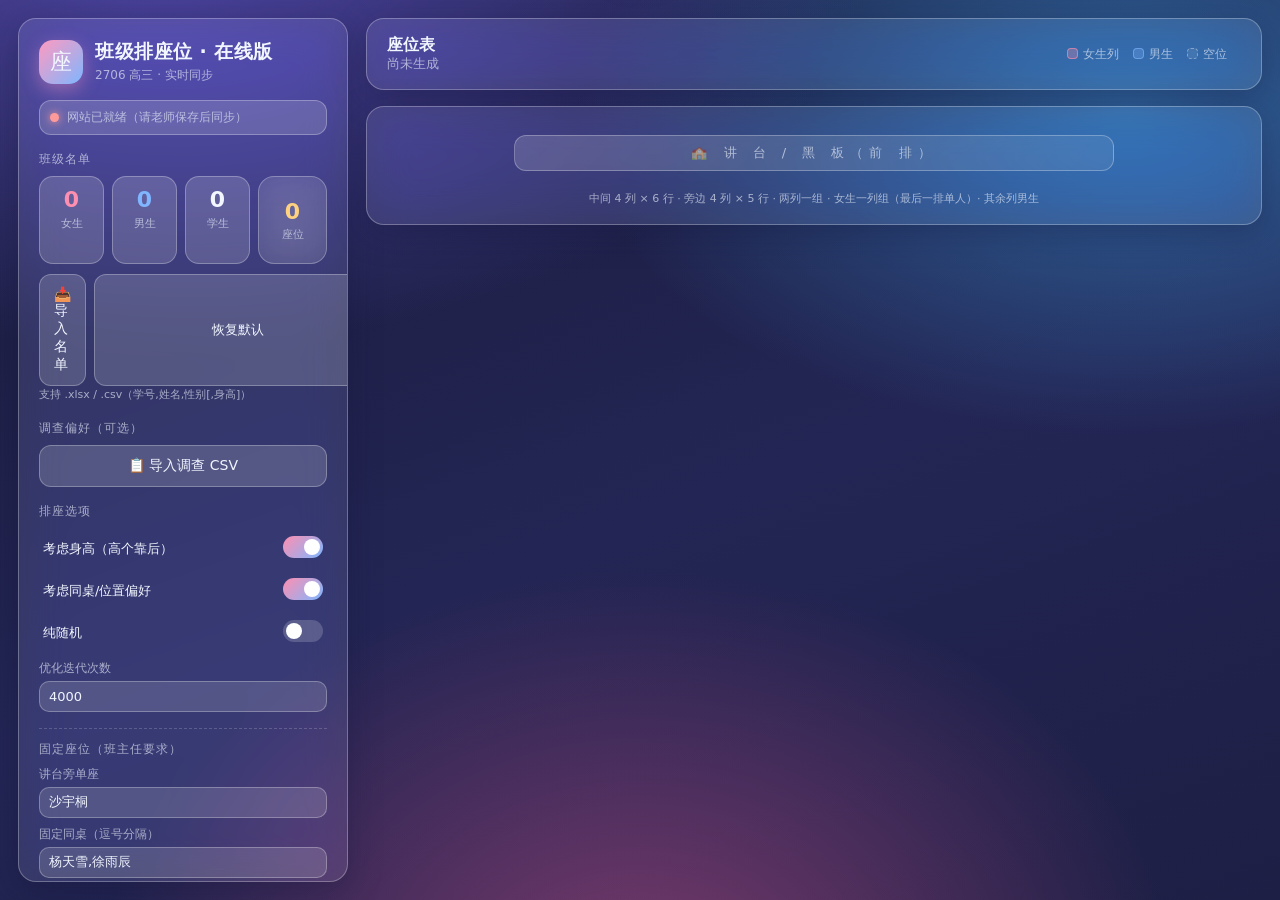
==== docs/index.html @ 649c88db "refactor: 网站移到 docs 目录（GitHub Pages 要求 /docs）" ====
<!DOCTYPE html>
<html lang="zh-CN">
<head>
<meta charset="UTF-8">
<meta name="viewport" content="width=device-width, initial-scale=1.0">
<title>班级排座位 · 2706 高三 · 在线版</title>
<style>
  :root{
    --glass: rgba(255,255,255,0.10);
    --glass-strong: rgba(255,255,255,0.16);
    --stroke: rgba(255,255,255,0.28);
    --ink: #f2f6ff;
    --ink-dim: rgba(240,245,255,0.62);
    --rose: #ff8fb0;
    --rose-soft: rgba(255,143,176,0.28);
    --blue: #7fb6ff;
    --blue-soft: rgba(127,182,255,0.26);
    --gold: #ffd27f;
    --radius: 18px;
    --shadow: 0 8px 32px rgba(20,20,60,0.35);
  }
  *{box-sizing:border-box; margin:0; padding:0;}
  html,body{height:100%;}
  body{
    font-family:"PingFang SC","Microsoft YaHei","Noto Sans SC",system-ui,sans-serif;
    color:var(--ink);
    min-height:100vh;
    background:
      radial-gradient(1200px 700px at 12% -8%, rgba(124,106,255,0.55), transparent 60%),
      radial-gradient(1000px 600px at 88% 12%, rgba(66,183,255,0.45), transparent 55%),
      radial-gradient(900px 700px at 50% 110%, rgba(255,96,160,0.40), transparent 60%),
      linear-gradient(160deg, #1a1c3c 0%, #232554 55%, #1d1f45 100%);
    background-attachment:fixed;
  }
  .glass{
    background:var(--glass);
    -webkit-backdrop-filter: blur(22px) saturate(1.4);
    backdrop-filter: blur(22px) saturate(1.4);
    border:1px solid var(--stroke);
    border-radius:var(--radius);
    box-shadow:var(--shadow);
  }
  .app{display:flex; gap:18px; padding:18px; max-width:1500px; margin:0 auto; min-height:100vh; align-items:flex-start;}
  .panel{width:330px; flex-shrink:0; padding:20px; position:sticky; top:18px; display:flex; flex-direction:column; gap:16px; max-height:calc(100vh - 36px); overflow-y:auto;}
  .panel::-webkit-scrollbar{width:6px;}
  .panel::-webkit-scrollbar-thumb{background:rgba(255,255,255,0.2); border-radius:3px;}
  .brand{display:flex; align-items:center; gap:12px;}
  .brand .logo{width:44px;height:44px;border-radius:14px;background:linear-gradient(135deg,#ff9ac0,#7fb6ff);display:flex;align-items:center;justify-content:center;font-size:22px;box-shadow:0 6px 18px rgba(255,150,190,0.4);}
  .brand h1{font-size:19px; font-weight:700; letter-spacing:.5px;}
  .brand p{font-size:12px; color:var(--ink-dim); margin-top:2px;}
  .sec-title{font-size:12px; color:var(--ink-dim); letter-spacing:1px; margin-bottom:8px; text-transform:uppercase;}
  .stat-row{display:flex; gap:8px;}
  .stat{flex:1; text-align:center; padding:10px 6px; border-radius:14px; background:var(--glass-strong); border:1px solid var(--stroke);}
  .stat b{display:block; font-size:22px; font-weight:700;}
  .stat span{font-size:11px; color:var(--ink-dim);}
  .stat.girl b{color:var(--rose);}
  .stat.boy b{color:var(--blue);}
  .stat.seat b{color:var(--gold);}
  .btn{
    display:inline-flex; align-items:center; justify-content:center; gap:6px;
    padding:11px 14px; border-radius:12px; border:1px solid var(--stroke);
    background:var(--glass-strong); color:var(--ink); font-size:14px; cursor:pointer;
    transition:transform .12s, background .2s; width:100%; font-family:inherit;
  }
  .btn:hover{background:rgba(255,255,255,0.24); transform:translateY(-1px);}
  .btn.primary{background:linear-gradient(135deg,rgba(255,143,176,.85),rgba(127,182,255,.85)); border:none; font-weight:600; color:#fff;}
  .btn.primary:hover{filter:brightness(1.08);}
  .btn.gold{background:linear-gradient(135deg,rgba(255,210,127,.8),rgba(255,150,120,.8)); border:none; color:#fff; font-weight:600;}
  .btn.green{background:linear-gradient(135deg,rgba(110,220,160,.85),rgba(90,180,255,.85)); border:none; color:#fff; font-weight:600;}
  .btn.small{padding:8px 10px; font-size:12.5px;}
  .btn-row{display:flex; gap:8px;}
  .btn-row .btn{flex:1;}
  .opt{display:flex; align-items:center; justify-content:space-between; padding:8px 4px; font-size:13px; color:var(--ink);}
  .switch{position:relative; width:40px; height:22px; flex-shrink:0;}
  .switch input{opacity:0; width:0; height:0;}
  .sl{position:absolute; cursor:pointer; inset:0; border-radius:22px; background:rgba(255,255,255,0.18); transition:.25s;}
  .sl:before{content:""; position:absolute; width:16px; height:16px; left:3px; top:3px; border-radius:50%; background:#fff; transition:.25s;}
  .switch input:checked + .sl{background:linear-gradient(135deg,#ff8fb0,#7fb6ff);}
  .switch input:checked + .sl:before{transform:translateX(18px);}
  input[type=text], input[type=number], input[type=password], select{
    background:rgba(255,255,255,0.14); border:1px solid var(--stroke); color:var(--ink);
    border-radius:10px; padding:7px 9px; font-size:13px; width:100%; font-family:inherit; outline:none;
  }
  input:focus, select:focus{border-color:rgba(255,255,255,0.6);}
  label{font-size:12px; color:var(--ink-dim); display:block; margin-bottom:4px;}
  .collapse{border-top:1px dashed rgba(255,255,255,0.18); padding-top:12px;}
  .file-input{position:relative;}
  .file-input input[type=file]{position:absolute; inset:0; opacity:0; cursor:pointer;}
  .tip{font-size:11px; color:var(--ink-dim); line-height:1.6;}
  .sync-status{display:flex; align-items:center; gap:8px; font-size:12px; color:var(--ink-dim); padding:8px 10px; border-radius:12px; background:var(--glass-strong); border:1px solid var(--stroke);}
  .sync-status .dot-s{width:9px;height:9px;border-radius:50%;background:#8fe0a0; box-shadow:0 0 8px #8fe0a0; flex-shrink:0;}
  .sync-status.off .dot-s{background:#ff9a9a; box-shadow:0 0 8px #ff9a9a;}
  .toast{
    position:fixed; top:20px; left:50%; transform:translateX(-50%) translateY(-80px);
    background:var(--glass-strong); border:1px solid var(--stroke); color:var(--ink);
    padding:12px 22px; border-radius:14px; backdrop-filter:blur(18px); z-index:99;
    transition:transform .3s; font-size:14px; box-shadow:var(--shadow);
  }
  .toast.show{transform:translateX(-50%) translateY(0);}
  .toast.err{border-color:rgba(255,120,120,.7);}
  .stage{flex:1; min-width:0; display:flex; flex-direction:column; gap:16px;}
  .stage-head{padding:16px 20px; display:flex; align-items:center; justify-content:space-between; flex-wrap:wrap; gap:10px;}
  .stage-head h2{font-size:16px; font-weight:600;}
  .stage-head .score{font-size:12.5px; color:var(--ink-dim);}
  .board{display:flex; justify-content:center; padding:10px 0 4px 0; gap:16px; flex-wrap:wrap;}
  .board-tag{
    width:70%; text-align:center; padding:8px; border-radius:12px;
    background:linear-gradient(135deg,rgba(255,255,255,0.16),rgba(255,255,255,0.08));
    border:1px solid var(--stroke); font-size:13px; letter-spacing:6px; color:var(--ink-dim);
  }
  .podium-area{display:flex; justify-content:flex-start; padding:4px 12px 8px 12px;}
  .podium-seat{
    min-width:120px; min-height:56px; border-radius:14px; padding:8px 14px; text-align:center;
    display:flex; flex-direction:column; align-items:center; justify-content:center; gap:2px;
    border:1px solid rgba(255,210,127,0.8); background:linear-gradient(135deg,rgba(255,210,127,0.28),rgba(255,150,120,0.22));
  }
  .podium-seat .nm{font-size:14px; font-weight:700; color:#ffe9bd;}
  .podium-seat .sub{font-size:10.5px; color:rgba(255,233,189,0.75);}
  .grid-wrap{padding:18px; overflow-x:auto;}
  .grid{display:grid; gap:14px; min-width:880px; margin:0 auto; justify-content:center;}
  .seat{
    min-height:88px; border-radius:16px; padding:10px 8px; text-align:center;
    display:flex; flex-direction:column; align-items:center; justify-content:center; gap:3px;
    border:1px solid var(--stroke); background:var(--glass);
    backdrop-filter:blur(16px); cursor:pointer; position:relative; transition:transform .12s, box-shadow .2s, border-color .2s;
    user-select:none;
  }
  .seat:hover{transform:translateY(-3px); box-shadow:0 10px 26px rgba(0,0,0,0.35);}
  .seat .nm{font-size:15px; font-weight:600;}
  .seat .sub{font-size:10.5px; color:var(--ink-dim);}
  .seat.girl{border-color:rgba(255,143,176,0.6); background:var(--rose-soft);}
  .seat.boy{border-color:rgba(127,182,255,0.6); background:var(--blue-soft);}
  .seat.empty{background:rgba(255,255,255,0.04); border-style:dashed; cursor:default;}
  .seat.empty .nm{color:rgba(255,255,255,0.18); font-weight:400;}
  .seat.middle::after{content:""; position:absolute; inset:3px; border:1px solid rgba(255,255,255,0.10); border-radius:13px; pointer-events:none;}
  .seat.selected{border-color:#fff; box-shadow:0 0 0 2px rgba(255,255,255,0.9), 0 10px 26px rgba(0,0,0,0.4); transform:translateY(-3px) scale(1.04);}
  .seat .fav{position:absolute; top:-7px; right:-7px; width:22px;height:22px;border-radius:50%;background:rgba(255,210,127,0.9); color:#3a2c12; font-size:11px; font-weight:700; display:none; align-items:center; justify-content:center; box-shadow:0 2px 8px rgba(0,0,0,0.3);}
  .seat.single .fav{display:flex;}
  .seat.fixed-pair{border-color:rgba(255,210,127,0.85); box-shadow:0 0 0 1px rgba(255,210,127,0.4) inset;}
  .front-note{font-size:11px; color:var(--ink-dim); text-align:center; margin-top:4px;}
  .legend{display:flex; gap:14px; align-items:center; font-size:12px; color:var(--ink-dim); flex-wrap:wrap;}
  .dot{display:inline-block; width:11px;height:11px;border-radius:4px; margin-right:5px; vertical-align:-1px;}
  .legend .g{background:var(--rose-soft); border:1px solid rgba(255,143,176,.6);}
  .legend .b{background:var(--blue-soft); border:1px solid rgba(127,182,255,.6);}
  .legend .m{background:rgba(255,255,255,0.08); border:1px dashed rgba(255,255,255,0.35);}
  .lock-msg{text-align:center; padding:14px; font-size:12.5px; color:var(--ink-dim); border-radius:14px; background:rgba(255,255,255,0.06); border:1px dashed var(--stroke);}
  @media print{
    body{background:#fff !important; color:#111;}
    .panel,.toast,.btn,.no-print,.sync-status{display:none !important;}
    .seat{background:#fff !important; border:1px solid #999 !important; color:#111 !important; backdrop-filter:none;}
    .grid{min-width:0;}
    .stage{width:100%;}
  }
  @media (max-width:1080px){ .app{flex-direction:column;} .panel{position:static; width:100%; max-height:none;} }
</style>
</head>
<body>
<div class="app">
  <aside class="panel glass">
    <div class="brand">
      <div class="logo">座</div>
      <div>
        <h1>班级排座位 · 在线版</h1>
        <p>2706 高三 · 实时同步</p>
      </div>
    </div>

    <div id="syncStatus" class="sync-status"><span class="dot-s"></span><span id="syncText">连接中…</span></div>

    <div>
      <div class="sec-title">班级名单</div>
      <div class="stat-row">
        <div class="stat girl"><b id="stGirls">0</b><span>女生</span></div>
        <div class="stat boy"><b id="stBoys">0</b><span>男生</span></div>
        <div class="stat"><b id="stTotal">0</b><span>学生</span></div>
        <div class="stat seat"><b id="stSeats">0</b><span>座位</span></div>
      </div>
      <div style="margin-top:10px;" class="btn-row">
        <div class="btn file-input" style="flex:1;">📥 导入名单<input type="file" id="fileRoster" accept=".xlsx,.csv"></div>
        <button class="btn small" id="btnResetRoster" style="flex:0 0 auto;">恢复默认</button>
      </div>
      <div class="tip">支持 .xlsx / .csv（学号,姓名,性别[,身高]）</div>
    </div>

    <div>
      <div class="sec-title">调查偏好（可选）</div>
      <div class="btn file-input">📋 导入调查 CSV<input type="file" id="fileSurvey" accept=".csv"></div>
    </div>

    <div>
      <div class="sec-title">排座选项</div>
      <div class="opt"><span>考虑身高（高个靠后）</span>
        <label class="switch"><input type="checkbox" id="useHeight" checked><span class="sl"></span></label>
      </div>
      <div class="opt"><span>考虑同桌/位置偏好</span>
        <label class="switch"><input type="checkbox" id="usePref" checked><span class="sl"></span></label>
      </div>
      <div class="opt"><span>纯随机</span>
        <label class="switch"><input type="checkbox" id="randomize"><span class="sl"></span></label>
      </div>
      <div style="margin-top:6px;">
        <label>优化迭代次数</label>
        <input type="number" id="iterations" value="4000" min="100" step="100">
      </div>
    </div>

    <div class="collapse">
      <div class="sec-title">固定座位（班主任要求）</div>
      <div style="margin-top:4px;"><label>讲台旁单座</label><input type="text" id="fixPodium" value="沙宇桐"></div>
      <div style="margin-top:8px;"><label>固定同桌（逗号分隔）</label><input type="text" id="fixPairs" value="杨天雪,徐雨辰"></div>
      <div style="margin-top:8px;"><label>单人单座（逗号分隔）</label><input type="text" id="fixAlone" value="张千慧"></div>
    </div>

    <div class="btn-row">
      <button class="btn primary" id="btnArrange">✨ 生成排位</button>
      <button class="btn" id="btnClear">清空</button>
    </div>
    <div class="btn-row">
      <button class="btn" id="btnRotRow">⬇ 前后轮换</button>
      <button class="btn" id="btnRotColKeep">⇄ 左右(保女生列)</button>
    </div>
    <div class="btn-row">
      <button class="btn" id="btnRotColGroup">⤳ 左右大组轮换</button>
      <button class="btn gold" id="btnSave">📤 保存并同步</button>
    </div>

    <div class="collapse">
      <div class="sec-title">导出 / 打印</div>
      <div class="btn-row">
        <button class="btn" id="btnCsv">📄 导出 CSV</button>
        <button class="btn" onclick="window.print()">🖨 打印/存图</button>
      </div>
    </div>

    <div class="collapse">
      <div class="sec-title">管理员同步设置</div>
      <label>GitHub Token（仅保存在本浏览器）</label>
      <input type="password" id="ghToken" placeholder="ghp_...">
      <div style="margin-top:8px;" class="btn-row">
        <button class="btn small" id="btnSaveToken">保存 Token</button>
        <button class="btn small" id="btnClearToken">清除</button>
      </div>
      <div class="tip" style="margin-top:6px;">访客无需 Token 也能实时看到同步后的座位；只有老师（管理员）需要 Token 来“保存并同步”到网站。</div>
    </div>
  </aside>

  <main class="stage">
    <div class="stage-head glass">
      <div>
        <h2 id="stageTitle">座位表</h2>
        <div class="score" id="scoreBox">尚未生成</div>
      </div>
      <div class="legend">
        <span><i class="dot g"></i>女生列</span>
        <span><i class="dot b"></i>男生</span>
        <span><i class="dot m"></i>空位</span>
        <span id="layoutDesc"></span>
      </div>
    </div>
    <div class="grid-wrap glass">
      <div class="board no-print"><div class="board-tag">🏫 讲 台 / 黑 板（前 排）</div></div>
      <div id="podiumArea" class="podium-area no-print"></div>
      <div class="grid" id="grid"></div>
      <div class="front-note" id="frontNote">中间 4 列 × 6 行 · 旁边 4 列 × 5 行 · 两列一组 · 女生一列组（最后一排单人）· 其余列男生</div>
    </div>
    <div id="viewerMsg" class="lock-msg no-print" style="display:none;">👀 你正在以访客身份实时查看，老师更新后会自动刷新</div>
  </main>
</div>

<div class="toast" id="toast"></div>
<script src="app.js"></script>
</body>
</html>
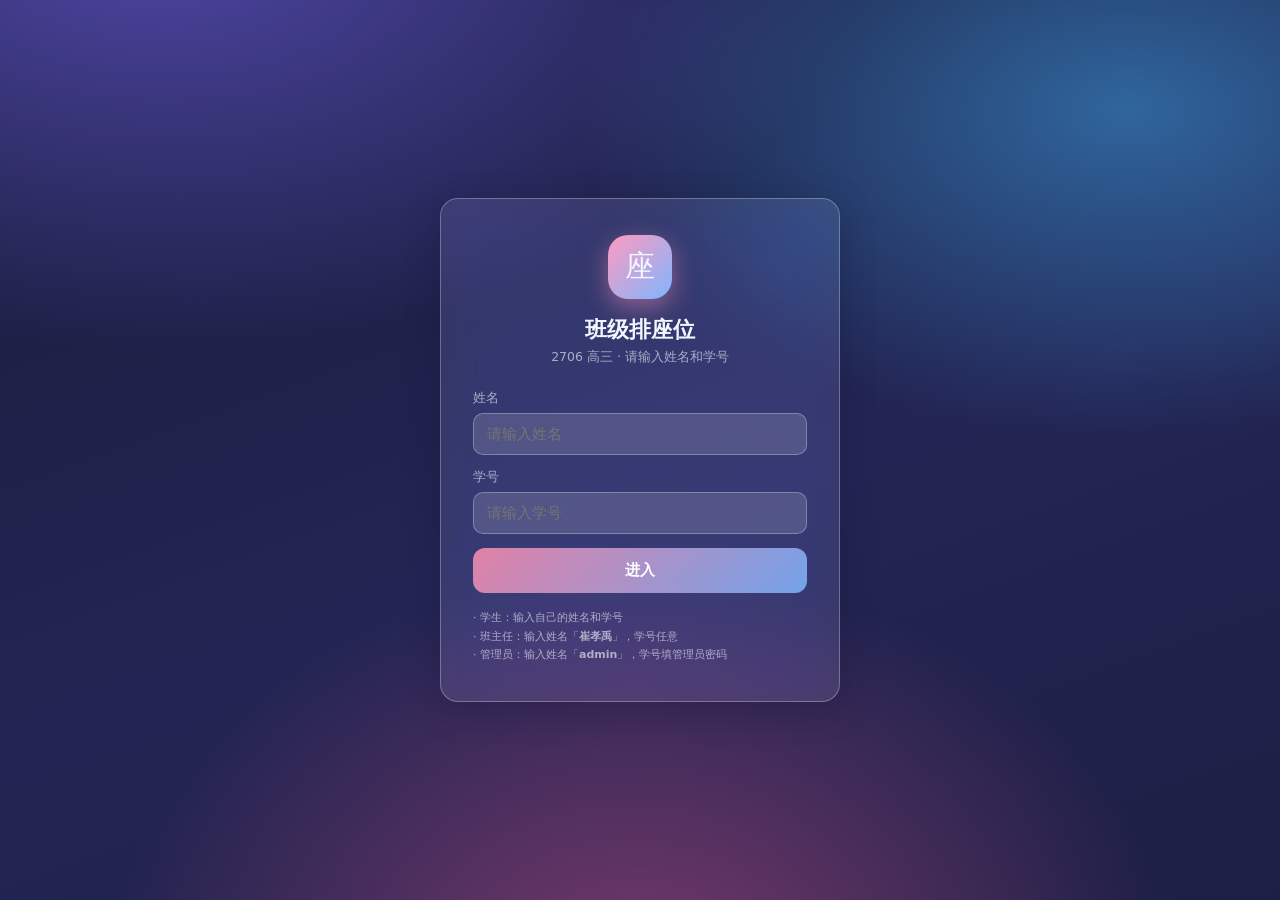
==== commit d83495cd: "feat(v2): 登录+角色权限+换座申请+班主任/管理员管理，多端实时同步" ====
--- a/docs/index.html
+++ b/docs/index.html
@@ -67,7 +67,9 @@
   .btn.primary:hover{filter:brightness(1.08);}
   .btn.gold{background:linear-gradient(135deg,rgba(255,210,127,.8),rgba(255,150,120,.8)); border:none; color:#fff; font-weight:600;}
   .btn.green{background:linear-gradient(135deg,rgba(110,220,160,.85),rgba(90,180,255,.85)); border:none; color:#fff; font-weight:600;}
+  .btn.red{background:linear-gradient(135deg,rgba(255,120,120,.9),rgba(255,90,140,.85)); border:none; color:#fff; font-weight:600;}
   .btn.small{padding:8px 10px; font-size:12.5px;}
+  .btn.mini{padding:5px 9px; font-size:12px; width:auto;}
   .btn-row{display:flex; gap:8px;}
   .btn-row .btn{flex:1;}
   .opt{display:flex; align-items:center; justify-content:space-between; padding:8px 4px; font-size:13px; color:var(--ink);}
@@ -77,11 +79,11 @@
   .sl:before{content:""; position:absolute; width:16px; height:16px; left:3px; top:3px; border-radius:50%; background:#fff; transition:.25s;}
   .switch input:checked + .sl{background:linear-gradient(135deg,#ff8fb0,#7fb6ff);}
   .switch input:checked + .sl:before{transform:translateX(18px);}
-  input[type=text], input[type=number], input[type=password], select{
+  input[type=text], input[type=number], input[type=password], select, textarea{
     background:rgba(255,255,255,0.14); border:1px solid var(--stroke); color:var(--ink);
     border-radius:10px; padding:7px 9px; font-size:13px; width:100%; font-family:inherit; outline:none;
   }
-  input:focus, select:focus{border-color:rgba(255,255,255,0.6);}
+  input:focus, select:focus, textarea:focus{border-color:rgba(255,255,255,0.6);}
   label{font-size:12px; color:var(--ink-dim); display:block; margin-bottom:4px;}
   .collapse{border-top:1px dashed rgba(255,255,255,0.18); padding-top:12px;}
   .file-input{position:relative;}
@@ -94,7 +96,7 @@
     position:fixed; top:20px; left:50%; transform:translateX(-50%) translateY(-80px);
     background:var(--glass-strong); border:1px solid var(--stroke); color:var(--ink);
     padding:12px 22px; border-radius:14px; backdrop-filter:blur(18px); z-index:99;
-    transition:transform .3s; font-size:14px; box-shadow:var(--shadow);
+    transition:transform .3s; font-size:14px; box-shadow:var(--shadow); max-width:90vw;
   }
   .toast.show{transform:translateX(-50%) translateY(0);}
   .toast.err{border-color:rgba(255,120,120,.7);}
@@ -108,7 +110,7 @@
     background:linear-gradient(135deg,rgba(255,255,255,0.16),rgba(255,255,255,0.08));
     border:1px solid var(--stroke); font-size:13px; letter-spacing:6px; color:var(--ink-dim);
   }
-  .podium-area{display:flex; justify-content:flex-start; padding:4px 12px 8px 12px;}
+  .podium-area{display:flex; justify-content:flex-start; padding:4px 12px 8px 12px; gap:14px; align-items:stretch;}
   .podium-seat{
     min-width:120px; min-height:56px; border-radius:14px; padding:8px 14px; text-align:center;
     display:flex; flex-direction:column; align-items:center; justify-content:center; gap:2px;
@@ -116,6 +118,7 @@
   }
   .podium-seat .nm{font-size:14px; font-weight:700; color:#ffe9bd;}
   .podium-seat .sub{font-size:10.5px; color:rgba(255,233,189,0.75);}
+  .podium-empty{min-width:120px; min-height:56px; border-radius:14px; border:1px dashed rgba(255,210,127,0.5); display:flex; align-items:center; justify-content:center; font-size:12px; color:rgba(255,233,189,0.5);}
   .grid-wrap{padding:18px; overflow-x:auto;}
   .grid{display:grid; gap:14px; min-width:880px; margin:0 auto; justify-content:center;}
   .seat{
@@ -134,16 +137,55 @@
   .seat.empty .nm{color:rgba(255,255,255,0.18); font-weight:400;}
   .seat.middle::after{content:""; position:absolute; inset:3px; border:1px solid rgba(255,255,255,0.10); border-radius:13px; pointer-events:none;}
   .seat.selected{border-color:#fff; box-shadow:0 0 0 2px rgba(255,255,255,0.9), 0 10px 26px rgba(0,0,0,0.4); transform:translateY(-3px) scale(1.04);}
+  .seat.me{border-color:#8fe0a0; box-shadow:0 0 0 2px rgba(143,224,160,0.8), 0 10px 26px rgba(0,0,0,0.4);}
+  .seat.no-swap{opacity:.72; cursor:not-allowed;}
   .seat .fav{position:absolute; top:-7px; right:-7px; width:22px;height:22px;border-radius:50%;background:rgba(255,210,127,0.9); color:#3a2c12; font-size:11px; font-weight:700; display:none; align-items:center; justify-content:center; box-shadow:0 2px 8px rgba(0,0,0,0.3);}
   .seat.single .fav{display:flex;}
   .seat.fixed-pair{border-color:rgba(255,210,127,0.85); box-shadow:0 0 0 1px rgba(255,210,127,0.4) inset;}
+  .seat.guard{border-color:rgba(255,210,127,0.9); background:linear-gradient(135deg,rgba(255,210,127,0.32),rgba(255,150,120,0.26));}
+  .seat.ban{border-color:rgba(255,120,120,0.6);}
   .front-note{font-size:11px; color:var(--ink-dim); text-align:center; margin-top:4px;}
   .legend{display:flex; gap:14px; align-items:center; font-size:12px; color:var(--ink-dim); flex-wrap:wrap;}
   .dot{display:inline-block; width:11px;height:11px;border-radius:4px; margin-right:5px; vertical-align:-1px;}
   .legend .g{background:var(--rose-soft); border:1px solid rgba(255,143,176,.6);}
   .legend .b{background:var(--blue-soft); border:1px solid rgba(127,182,255,.6);}
   .legend .m{background:rgba(255,255,255,0.08); border:1px dashed rgba(255,255,255,0.35);}
-  .lock-msg{text-align:center; padding:14px; font-size:12.5px; color:var(--ink-dim); border-radius:14px; background:rgba(255,255,255,0.06); border:1px dashed var(--stroke);}
+  .legend .k{background:rgba(255,210,127,0.4); border:1px solid rgba(255,210,127,.6);}
+  .req-item{background:var(--glass-strong); border:1px solid var(--stroke); border-radius:12px; padding:10px 12px; margin-bottom:8px;}
+  .req-item .who{font-size:13px; font-weight:600;}
+  .req-item .meta{font-size:11px; color:var(--ink-dim); margin:4px 0 8px;}
+  .req-item .btns{display:flex; gap:8px;}
+  .my-seat{display:flex; align-items:center; gap:10px; padding:10px 12px; border-radius:12px; background:var(--glass-strong); border:1px solid rgba(143,224,160,0.5); margin-bottom:6px;}
+  .my-seat .lb{font-size:12px; color:var(--ink-dim);}
+  .my-seat .nm{font-size:14px; font-weight:700; color:#b8f0c8;}
+  .login-wrap{min-height:100vh; display:flex; align-items:center; justify-content:center; padding:20px;}
+  .login-card{width:400px; max-width:94vw; padding:36px 32px; text-align:center;}
+  .login-card .logo{width:64px;height:64px;border-radius:20px;background:linear-gradient(135deg,#ff9ac0,#7fb6ff);display:flex;align-items:center;justify-content:center;font-size:30px;margin:0 auto 16px;box-shadow:0 8px 24px rgba(255,150,190,0.45);}
+  .login-card h1{font-size:22px; margin-bottom:4px;}
+  .login-card .sub{font-size:12.5px; color:var(--ink-dim); margin-bottom:24px;}
+  .login-card .field{text-align:left; margin-bottom:14px;}
+  .login-card .field label{font-size:12.5px; color:var(--ink-dim); margin-bottom:6px;}
+  .login-card input{font-size:15px; padding:11px 13px;}
+  .login-hint{font-size:11px; color:var(--ink-dim); margin-top:16px; line-height:1.7; text-align:left;}
+  .user-chip{display:flex; align-items:center; justify-content:space-between; gap:10px; padding:10px 12px; border-radius:12px; background:var(--glass-strong); border:1px solid var(--stroke);}
+  .user-chip .u{font-size:13px; font-weight:600;}
+  .user-chip .r{font-size:11px; color:var(--ink-dim);}
+  .role-tag{display:inline-block; font-size:10.5px; padding:2px 8px; border-radius:20px; margin-left:6px;}
+  .role-tag.stu{background:rgba(127,182,255,0.3); color:#bfdcff;}
+  .role-tag.tch{background:rgba(255,210,127,0.3); color:#ffe9bd;}
+  .role-tag.adm{background:rgba(255,143,176,0.35); color:#ffc4d6;}
+  .roster-item{display:flex; align-items:center; gap:8px; padding:6px 4px; font-size:12.5px; border-bottom:1px dashed rgba(255,255,255,0.12);}
+  .roster-item .nm{flex:1; text-align:left;}
+  .roster-item .no{width:38px; color:var(--ink-dim);}
+  .roster-item .g{width:22px;}
+  .roster-item .g.f{color:var(--rose);}
+  .roster-item .g.m{color:var(--blue);}
+  .hint-box{font-size:11.5px; color:var(--ink-dim); background:rgba(255,255,255,0.06); border:1px dashed var(--stroke); border-radius:10px; padding:9px 11px; line-height:1.7;}
+  .modal-mask{position:fixed; inset:0; background:rgba(10,10,30,0.55); backdrop-filter:blur(4px); z-index:200; display:flex; align-items:center; justify-content:center;}
+  .modal{width:380px; max-width:90vw; padding:26px 24px; text-align:center;}
+  .modal .m-msg{font-size:15px; line-height:1.7; margin-bottom:20px;}
+  .modal .m-btns{display:flex; gap:10px;}
+  .hide{display:none !important;}
   @media print{
     body{background:#fff !important; color:#111;}
     .panel,.toast,.btn,.no-print,.sync-status{display:none !important;}
@@ -155,18 +197,45 @@
 </style>
 </head>
 <body>
-<div class="app">
+
+<!-- ========== 登录界面 ========== -->
+<div id="loginView" class="login-wrap">
+  <div class="login-card glass">
+    <div class="logo">座</div>
+    <h1>班级排座位</h1>
+    <div class="sub" id="loginSub">2706 高三 · 请输入姓名和学号</div>
+    <div class="field">
+      <label>姓名</label>
+      <input type="text" id="loginName" placeholder="请输入姓名" autocomplete="off">
+    </div>
+    <div class="field">
+      <label>学号</label>
+      <input type="text" id="loginNo" placeholder="请输入学号" autocomplete="off" inputmode="numeric">
+    </div>
+    <button class="btn primary" id="btnLogin" style="font-size:15px; padding:13px;">进入</button>
+    <div class="login-hint">
+      · 学生：输入自己的姓名和学号<br>
+      · 班主任：输入姓名「<b id="hintTeacher">崔孝禹</b>」，学号任意<br>
+      · 管理员：输入姓名「<b>admin</b>」，学号填管理员密码
+    </div>
+  </div>
+</div>
+
+<!-- ========== 主界面 ========== -->
+<div id="appView" class="app hide">
   <aside class="panel glass">
     <div class="brand">
       <div class="logo">座</div>
       <div>
-        <h1>班级排座位 · 在线版</h1>
-        <p>2706 高三 · 实时同步</p>
-      </div>
-    </div>
-
+        <h1>班级排座位</h1>
+        <p id="brandSub">2706 高三 · 实时同步</p>
+      </div>
+    </div>
     <div id="syncStatus" class="sync-status"><span class="dot-s"></span><span id="syncText">连接中…</span></div>
-
+    <div class="user-chip">
+      <div><span class="u" id="whoami">—</span><span class="role-tag stu" id="roleTag">学生</span></div>
+      <button class="btn mini" id="btnLogout">退出</button>
+    </div>
     <div>
       <div class="sec-title">班级名单</div>
       <div class="stat-row">
@@ -175,72 +244,96 @@
         <div class="stat"><b id="stTotal">0</b><span>学生</span></div>
         <div class="stat seat"><b id="stSeats">0</b><span>座位</span></div>
       </div>
-      <div style="margin-top:10px;" class="btn-row">
-        <div class="btn file-input" style="flex:1;">📥 导入名单<input type="file" id="fileRoster" accept=".xlsx,.csv"></div>
-        <button class="btn small" id="btnResetRoster" style="flex:0 0 auto;">恢复默认</button>
-      </div>
-      <div class="tip">支持 .xlsx / .csv（学号,姓名,性别[,身高]）</div>
-    </div>
-
-    <div>
-      <div class="sec-title">调查偏好（可选）</div>
-      <div class="btn file-input">📋 导入调查 CSV<input type="file" id="fileSurvey" accept=".csv"></div>
-    </div>
-
-    <div>
-      <div class="sec-title">排座选项</div>
-      <div class="opt"><span>考虑身高（高个靠后）</span>
-        <label class="switch"><input type="checkbox" id="useHeight" checked><span class="sl"></span></label>
-      </div>
-      <div class="opt"><span>考虑同桌/位置偏好</span>
-        <label class="switch"><input type="checkbox" id="usePref" checked><span class="sl"></span></label>
-      </div>
-      <div class="opt"><span>纯随机</span>
-        <label class="switch"><input type="checkbox" id="randomize"><span class="sl"></span></label>
-      </div>
-      <div style="margin-top:6px;">
-        <label>优化迭代次数</label>
-        <input type="number" id="iterations" value="4000" min="100" step="100">
-      </div>
-    </div>
-
-    <div class="collapse">
-      <div class="sec-title">固定座位（班主任要求）</div>
-      <div style="margin-top:4px;"><label>讲台旁单座</label><input type="text" id="fixPodium" value="沙宇桐"></div>
-      <div style="margin-top:8px;"><label>固定同桌（逗号分隔）</label><input type="text" id="fixPairs" value="杨天雪,徐雨辰"></div>
-      <div style="margin-top:8px;"><label>单人单座（逗号分隔）</label><input type="text" id="fixAlone" value="张千慧"></div>
-    </div>
-
-    <div class="btn-row">
-      <button class="btn primary" id="btnArrange">✨ 生成排位</button>
-      <button class="btn" id="btnClear">清空</button>
-    </div>
-    <div class="btn-row">
-      <button class="btn" id="btnRotRow">⬇ 前后轮换</button>
-      <button class="btn" id="btnRotColKeep">⇄ 左右(保女生列)</button>
-    </div>
-    <div class="btn-row">
-      <button class="btn" id="btnRotColGroup">⤳ 左右大组轮换</button>
-      <button class="btn gold" id="btnSave">📤 保存并同步</button>
-    </div>
-
-    <div class="collapse">
-      <div class="sec-title">导出 / 打印</div>
-      <div class="btn-row">
-        <button class="btn" id="btnCsv">📄 导出 CSV</button>
-        <button class="btn" onclick="window.print()">🖨 打印/存图</button>
-      </div>
-    </div>
-
-    <div class="collapse">
-      <div class="sec-title">管理员同步设置</div>
-      <label>GitHub Token（仅保存在本浏览器）</label>
-      <input type="password" id="ghToken" placeholder="ghp_...">
-      <div style="margin-top:8px;" class="btn-row">
-        <button class="btn small" id="btnSaveToken">保存 Token</button>
-        <button class="btn small" id="btnClearToken">清除</button>
-      </div>
-      <div class="tip" style="margin-top:6px;">访客无需 Token 也能实时看到同步后的座位；只有老师（管理员）需要 Token 来“保存并同步”到网站。</div>
+    </div>
+
+    <!-- 我的座位（学生） -->
+    <div id="secMySeat" class="hide">
+      <div class="sec-title">我的座位</div>
+      <div class="my-seat"><span class="lb">当前座位</span><span class="nm" id="mySeatText">—</span></div>
+      <div class="hint-box">点击其他同学的座位，可向他发起「换座申请」，对方同意后即可换座。</div>
+    </div>
+
+    <!-- 换座申请（学生+老师+管理员） -->
+    <div id="secRequests">
+      <div class="sec-title">换座申请</div>
+      <div id="reqList"><div class="tip">暂无申请</div></div>
+    </div>
+
+    <!-- 班主任规则面板（老师+管理员） -->
+    <div id="secTeacher" class="hide">
+      <div class="collapse">
+        <div class="sec-title">班主任规则</div>
+        <div style="margin-top:4px;"><label>左右护法（讲台旁，逗号分隔，最多2人）</label><input type="text" id="fixGuards" value="" placeholder="如：沙宇桐,李四"></div>
+        <div style="margin-top:8px;"><label>固定同桌（逗号分隔，每2人一组）</label><input type="text" id="fixPairs" value="杨天雪,徐雨辰"></div>
+        <div style="margin-top:8px;"><label>单人单座（逗号分隔）</label><input type="text" id="fixAlone" value="张千慧"></div>
+        <div style="margin-top:8px;"><label>不可为同桌（逗号分隔，每2人一组）</label><input type="text" id="fixNoDesk" value="" placeholder="如：张三,李四,王五,赵六"></div>
+        <div style="margin-top:10px;" class="btn-row">
+          <button class="btn gold small" id="btnSaveRules">保存规则</button>
+        </div>
+        <div class="tip" style="margin-top:6px;">保存后自动应用到新排位；强制互换无视一切规则。</div>
+      </div>
+      <div class="collapse">
+        <div class="sec-title">强制互换（无视规则）</div>
+        <div class="btn-row" style="margin-top:4px;">
+          <select id="forceA"></select>
+          <select id="forceB"></select>
+        </div>
+        <div style="margin-top:8px;" class="btn-row">
+          <button class="btn gold small" id="btnForceSwap">⇄ 强制互换</button>
+        </div>
+      </div>
+      <div class="collapse">
+        <div class="sec-title">排座 / 轮换</div>
+        <div class="opt"><span>考虑身高（高个靠后）</span>
+          <label class="switch"><input type="checkbox" id="useHeight" checked><span class="sl"></span></label>
+        </div>
+        <div class="opt"><span>考虑同桌/位置偏好</span>
+          <label class="switch"><input type="checkbox" id="usePref" checked><span class="sl"></span></label>
+        </div>
+        <div class="opt"><span>纯随机</span>
+          <label class="switch"><input type="checkbox" id="randomize"><span class="sl"></span></label>
+        </div>
+        <div style="margin-top:6px;"><label>优化迭代次数</label><input type="number" id="iterations" value="4000" min="100" step="100"></div>
+        <div style="margin-top:8px;" class="btn-row">
+          <button class="btn primary small" id="btnArrange">✨ 生成排位</button>
+          <button class="btn small" id="btnClear">清空</button>
+        </div>
+        <div style="margin-top:8px;" class="btn-row">
+          <button class="btn small" id="btnRotRow">⬇ 前后轮换</button>
+          <button class="btn small" id="btnRotColKeep">⇄ 左右(保女生列)</button>
+        </div>
+        <div style="margin-top:8px;" class="btn-row">
+          <button class="btn small" id="btnRotColGroup">⤳ 左右大组轮换</button>
+        </div>
+      </div>
+      <div class="collapse">
+        <div class="sec-title">导出</div>
+        <div class="btn-row">
+          <button class="btn small" id="btnCsv">📄 导出 CSV</button>
+          <button class="btn small" onclick="window.print()">🖨 打印/存图</button>
+        </div>
+      </div>
+    </div>
+
+    <!-- 管理员面板（仅 admin） -->
+    <div id="secAdmin" class="hide">
+      <div class="collapse">
+        <div class="sec-title">管理员设置</div>
+        <div style="margin-top:4px;"><label>班主任姓名</label><input type="text" id="admTeacher" value=""></div>
+        <div style="margin-top:8px;"><label>修改管理员密码</label><input type="password" id="admPass" placeholder="新密码（留空不改）"></div>
+        <div style="margin-top:8px;" class="btn-row">
+          <button class="btn gold small" id="btnAdmSave">保存设置</button>
+        </div>
+      </div>
+      <div class="collapse">
+        <div class="sec-title">学生名单（共 <span id="rosterCount">0</span> 人）</div>
+        <div class="btn-row" style="margin-bottom:8px;">
+          <button class="btn small" id="btnAddRoster">+ 新增学生</button>
+          <button class="btn small" id="btnImportRoster">📥 导入文件</button>
+          <input type="file" id="fileRoster" accept=".xlsx,.csv" style="display:none;">
+        </div>
+        <div id="rosterList" style="max-height:280px; overflow-y:auto;"></div>
+      </div>
     </div>
   </aside>
 
@@ -248,11 +341,12 @@
     <div class="stage-head glass">
       <div>
         <h2 id="stageTitle">座位表</h2>
-        <div class="score" id="scoreBox">尚未生成</div>
+        <div class="score" id="scoreBox">—</div>
       </div>
       <div class="legend">
-        <span><i class="dot g"></i>女生列</span>
+        <span><i class="dot g"></i>女生</span>
         <span><i class="dot b"></i>男生</span>
+        <span><i class="dot k"></i>讲台旁/护法</span>
         <span><i class="dot m"></i>空位</span>
         <span id="layoutDesc"></span>
       </div>
@@ -263,11 +357,20 @@
       <div class="grid" id="grid"></div>
       <div class="front-note" id="frontNote">中间 4 列 × 6 行 · 旁边 4 列 × 5 行 · 两列一组 · 女生一列组（最后一排单人）· 其余列男生</div>
     </div>
-    <div id="viewerMsg" class="lock-msg no-print" style="display:none;">👀 你正在以访客身份实时查看，老师更新后会自动刷新</div>
+    <div id="roleMsg" class="lock-msg no-print" style="display:none;"></div>
   </main>
 </div>
 
 <div class="toast" id="toast"></div>
+<div id="modalMask" class="modal-mask hide">
+  <div class="modal glass">
+    <div class="m-msg" id="modalMsg"></div>
+    <div class="m-btns">
+      <button class="btn primary" id="modalOk">确定</button>
+      <button class="btn" id="modalCancel">取消</button>
+    </div>
+  </div>
+</div>
 <script src="app.js"></script>
 </body>
 </html>
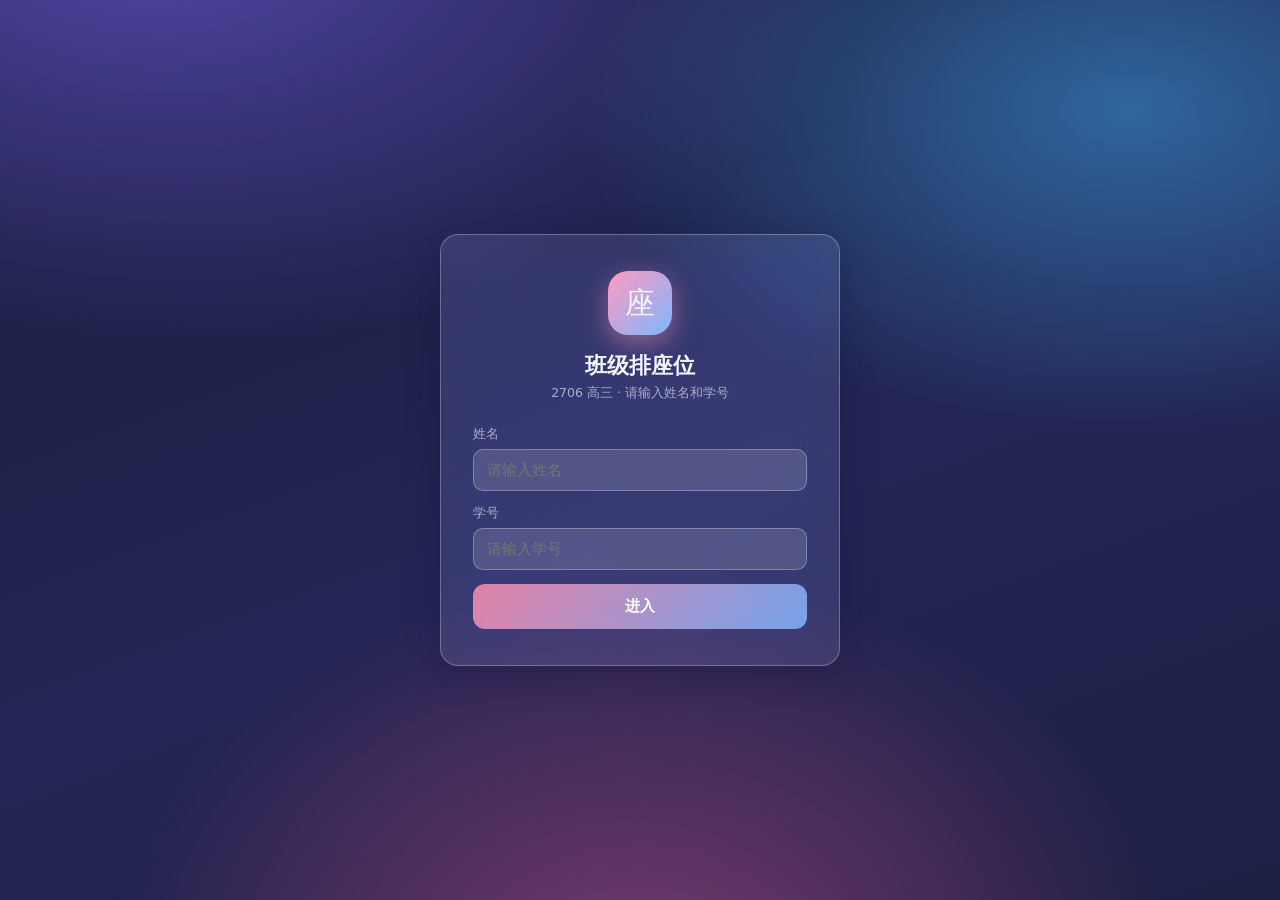
==== commit ea646f5a: "ui: 移除登录界面的角色登录提示" ====
--- a/docs/index.html
+++ b/docs/index.html
@@ -166,7 +166,6 @@
   .login-card .field{text-align:left; margin-bottom:14px;}
   .login-card .field label{font-size:12.5px; color:var(--ink-dim); margin-bottom:6px;}
   .login-card input{font-size:15px; padding:11px 13px;}
-  .login-hint{font-size:11px; color:var(--ink-dim); margin-top:16px; line-height:1.7; text-align:left;}
   .user-chip{display:flex; align-items:center; justify-content:space-between; gap:10px; padding:10px 12px; border-radius:12px; background:var(--glass-strong); border:1px solid var(--stroke);}
   .user-chip .u{font-size:13px; font-weight:600;}
   .user-chip .r{font-size:11px; color:var(--ink-dim);}
@@ -213,11 +212,6 @@
       <input type="text" id="loginNo" placeholder="请输入学号" autocomplete="off" inputmode="numeric">
     </div>
     <button class="btn primary" id="btnLogin" style="font-size:15px; padding:13px;">进入</button>
-    <div class="login-hint">
-      · 学生：输入自己的姓名和学号<br>
-      · 班主任：输入姓名「<b id="hintTeacher">崔孝禹</b>」，学号任意<br>
-      · 管理员：输入姓名「<b>admin</b>」，学号填管理员密码
-    </div>
   </div>
 </div>
 
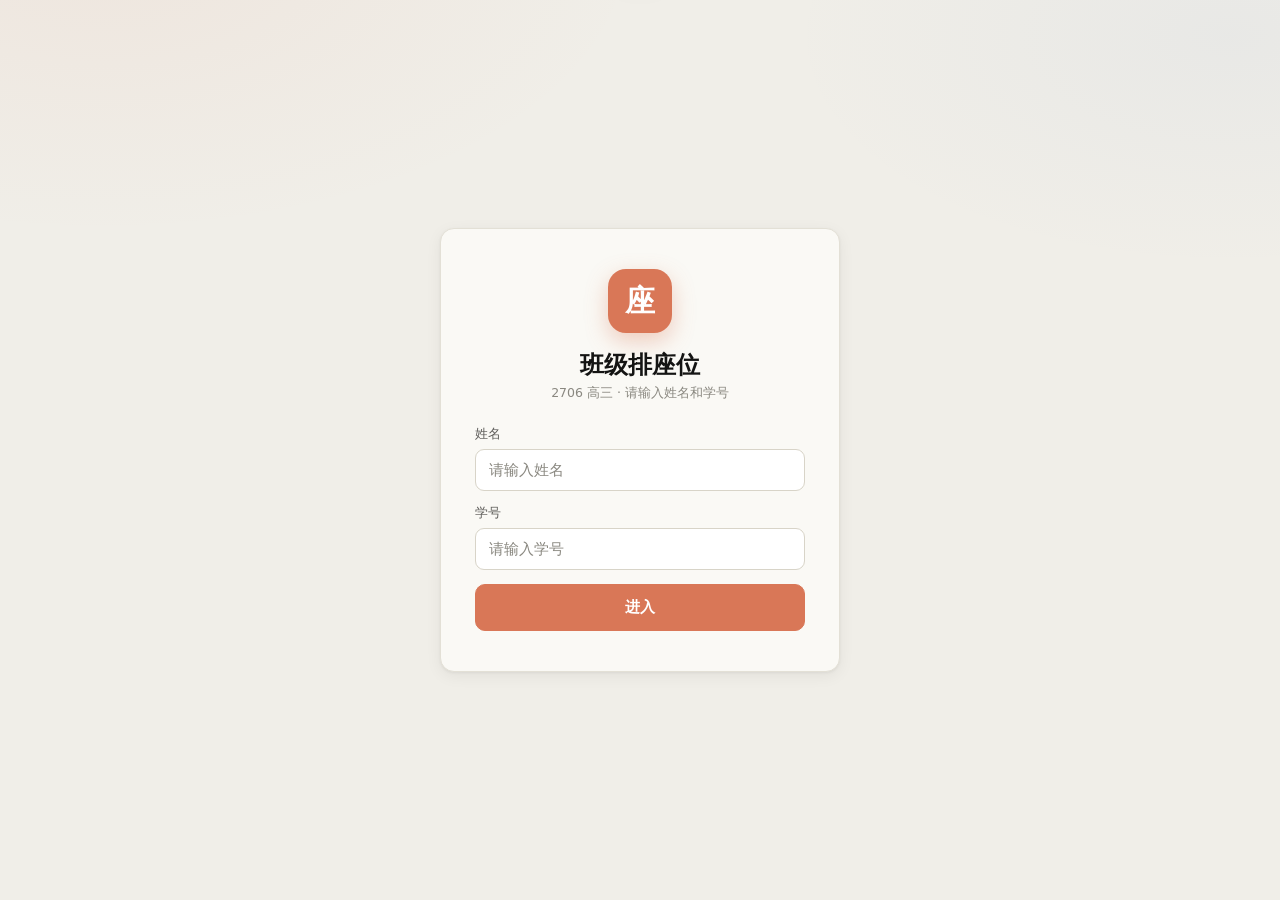
==== commit d3ba4300: "Add seat survey feature and refresh web UI with Claude-style theme - docs/app.js: Implement full stu" ====
--- a/docs/index.html
+++ b/docs/index.html
@@ -5,190 +5,281 @@
 <meta name="viewport" content="width=device-width, initial-scale=1.0">
 <title>班级排座位 · 2706 高三 · 在线版</title>
 <style>
+/* ============================================================
+   Claude 风格主题（Anthropic 官网设计语言）
+   暖米色纸感背景 · 陶土橙主色 · 衬线标题 + 人文无衬线正文
+   柔和卡片阴影 · 温润圆角 · 低饱和大地色系点缀
+   ============================================================ */
   :root{
-    --glass: rgba(255,255,255,0.10);
-    --glass-strong: rgba(255,255,255,0.16);
-    --stroke: rgba(255,255,255,0.28);
-    --ink: #f2f6ff;
-    --ink-dim: rgba(240,245,255,0.62);
-    --rose: #ff8fb0;
-    --rose-soft: rgba(255,143,176,0.28);
-    --blue: #7fb6ff;
-    --blue-soft: rgba(127,182,255,0.26);
-    --gold: #ffd27f;
-    --radius: 18px;
-    --shadow: 0 8px 32px rgba(20,20,60,0.35);
+    /* Anthropic 官方色板 */
+    --cl-cream:  #f0eee8;              /* 页面底色：暖米白 */
+    --cl-paper:  #faf9f5;              /* 卡片底色：纸白 */
+    --cl-white:  #ffffff;
+    --cl-dark:   #141413;              /* 墨色：近黑暖灰 */
+    --cl-gray:   #5e5d5a;              /* 次级文字 */
+    --cl-khaki:  #8a8880;              /* 三级文字 */
+    --cl-line:   #e3e0d6;              /* 分隔线 */
+    --cl-line-2: #d8d4c8;
+    --cl-coral:  #d97757;              /* 主色：Claude 标志性珊瑚/陶土橙 */
+    --cl-coral-d:#c25d3d;              /* 主色深态 */
+    --cl-coral-soft: rgba(217,119,87,0.10);
+    --cl-coral-ring: rgba(217,119,87,0.28);
+    --cl-blue:   #587fbf;              /* 点缀蓝（原 Ollie Blue） */
+    --cl-green:  #7f9d62;              /* 鼠尾草绿 */
+    --cl-orange: #eb925e;              /* 浅陶 */
+    --cl-khaki-b:#bcb4a4;
+    --cl-gold-bg:#fdf3e3;              /* 米黄提示底 */
+
+    /* 语义别名（沿用旧变量名，JS 无需改动） */
+    --glass: var(--cl-paper);          /* 旧毛玻璃面板 → 纸白卡片 */
+    --glass-strong: var(--cl-white);
+    --stroke: var(--cl-line);
+    --ink: var(--cl-dark);
+    --ink-dim: var(--cl-gray);
+    --rose: var(--cl-coral);           /* 女生 → 珊瑚 */
+    --rose-soft: rgba(217,119,87,0.12);
+    --blue: var(--cl-blue);            /* 男生 → 靛蓝 */
+    --blue-soft: rgba(88,127,191,0.12);
+    --gold: var(--cl-orange);
+    --radius: 14px;
+    --shadow: 0 1px 3px rgba(20,20,19,0.05), 0 4px 16px rgba(20,20,19,0.06);
+    --shadow-lg: 0 2px 6px rgba(20,20,19,0.06), 0 12px 32px rgba(20,20,19,0.10);
+    --serif: "Source Serif Pro","Noto Serif SC","Songti SC","STSong",Georgia,"Times New Roman",serif;
+    --sans:  "Helvetica Neue","PingFang SC","Microsoft YaHei","Noto Sans SC",system-ui,sans-serif;
   }
   *{box-sizing:border-box; margin:0; padding:0;}
   html,body{height:100%;}
   body{
-    font-family:"PingFang SC","Microsoft YaHei","Noto Sans SC",system-ui,sans-serif;
+    font-family:var(--sans);
     color:var(--ink);
     min-height:100vh;
     background:
-      radial-gradient(1200px 700px at 12% -8%, rgba(124,106,255,0.55), transparent 60%),
-      radial-gradient(1000px 600px at 88% 12%, rgba(66,183,255,0.45), transparent 55%),
-      radial-gradient(900px 700px at 50% 110%, rgba(255,96,160,0.40), transparent 60%),
-      linear-gradient(160deg, #1a1c3c 0%, #232554 55%, #1d1f45 100%);
+      radial-gradient(900px 480px at 8% -6%, rgba(217,119,87,0.07), transparent 60%),
+      radial-gradient(800px 420px at 96% 4%, rgba(88,127,191,0.05), transparent 55%),
+      var(--cl-cream);
     background-attachment:fixed;
-  }
+    -webkit-font-smoothing:antialiased;
+  }
+  /* 卡片：Claude 式柔和浮起 */
   .glass{
-    background:var(--glass);
-    -webkit-backdrop-filter: blur(22px) saturate(1.4);
-    backdrop-filter: blur(22px) saturate(1.4);
-    border:1px solid var(--stroke);
+    background:var(--cl-paper);
+    border:1px solid var(--cl-line);
     border-radius:var(--radius);
     box-shadow:var(--shadow);
   }
-  .app{display:flex; gap:18px; padding:18px; max-width:1500px; margin:0 auto; min-height:100vh; align-items:flex-start;}
-  .panel{width:330px; flex-shrink:0; padding:20px; position:sticky; top:18px; display:flex; flex-direction:column; gap:16px; max-height:calc(100vh - 36px); overflow-y:auto;}
+  .app{display:flex; gap:20px; padding:24px; max-width:1500px; margin:0 auto; min-height:100vh; align-items:flex-start;}
+  .panel{width:330px; flex-shrink:0; padding:22px; position:sticky; top:24px; display:flex; flex-direction:column; gap:16px; max-height:calc(100vh - 48px); overflow-y:auto;}
   .panel::-webkit-scrollbar{width:6px;}
-  .panel::-webkit-scrollbar-thumb{background:rgba(255,255,255,0.2); border-radius:3px;}
+  .panel::-webkit-scrollbar-thumb{background:var(--cl-khaki-b); border-radius:3px;}
+  /* 品牌区 */
   .brand{display:flex; align-items:center; gap:12px;}
-  .brand .logo{width:44px;height:44px;border-radius:14px;background:linear-gradient(135deg,#ff9ac0,#7fb6ff);display:flex;align-items:center;justify-content:center;font-size:22px;box-shadow:0 6px 18px rgba(255,150,190,0.4);}
-  .brand h1{font-size:19px; font-weight:700; letter-spacing:.5px;}
-  .brand p{font-size:12px; color:var(--ink-dim); margin-top:2px;}
-  .sec-title{font-size:12px; color:var(--ink-dim); letter-spacing:1px; margin-bottom:8px; text-transform:uppercase;}
+  .brand .logo{width:44px;height:44px;border-radius:12px;background:var(--cl-coral);color:#fff;display:flex;align-items:center;justify-content:center;font-size:21px;font-family:var(--serif);font-weight:600;box-shadow:0 4px 14px rgba(217,119,87,0.35);}
+  .brand h1{font-size:19px; font-weight:600; letter-spacing:.2px; font-family:var(--serif); color:var(--cl-dark);}
+  .brand p{font-size:12px; color:var(--cl-khaki); margin-top:2px;}
+  .sec-title{font-size:11px; color:var(--cl-khaki); letter-spacing:1.5px; margin-bottom:8px; text-transform:uppercase; font-weight:600;}
+  /* 统计块 */
   .stat-row{display:flex; gap:8px;}
-  .stat{flex:1; text-align:center; padding:10px 6px; border-radius:14px; background:var(--glass-strong); border:1px solid var(--stroke);}
-  .stat b{display:block; font-size:22px; font-weight:700;}
-  .stat span{font-size:11px; color:var(--ink-dim);}
-  .stat.girl b{color:var(--rose);}
-  .stat.boy b{color:var(--blue);}
-  .stat.seat b{color:var(--gold);}
+  .stat{flex:1; text-align:center; padding:10px 6px; border-radius:12px; background:var(--cl-white); border:1px solid var(--cl-line);}
+  .stat b{display:block; font-size:22px; font-weight:700; font-family:var(--serif); color:var(--cl-dark);}
+  .stat span{font-size:11px; color:var(--cl-khaki);}
+  .stat.girl b{color:var(--cl-coral);}
+  .stat.boy b{color:var(--cl-blue);}
+  .stat.seat b{color:#c07a3d;}
+  /* 按钮：Claude 式圆润描边/实心 */
   .btn{
     display:inline-flex; align-items:center; justify-content:center; gap:6px;
-    padding:11px 14px; border-radius:12px; border:1px solid var(--stroke);
-    background:var(--glass-strong); color:var(--ink); font-size:14px; cursor:pointer;
-    transition:transform .12s, background .2s; width:100%; font-family:inherit;
-  }
-  .btn:hover{background:rgba(255,255,255,0.24); transform:translateY(-1px);}
-  .btn.primary{background:linear-gradient(135deg,rgba(255,143,176,.85),rgba(127,182,255,.85)); border:none; font-weight:600; color:#fff;}
-  .btn.primary:hover{filter:brightness(1.08);}
-  .btn.gold{background:linear-gradient(135deg,rgba(255,210,127,.8),rgba(255,150,120,.8)); border:none; color:#fff; font-weight:600;}
-  .btn.green{background:linear-gradient(135deg,rgba(110,220,160,.85),rgba(90,180,255,.85)); border:none; color:#fff; font-weight:600;}
-  .btn.red{background:linear-gradient(135deg,rgba(255,120,120,.9),rgba(255,90,140,.85)); border:none; color:#fff; font-weight:600;}
+    padding:10px 14px; border-radius:10px; border:1px solid var(--cl-line-2);
+    background:var(--cl-white); color:var(--cl-dark); font-size:14px; cursor:pointer;
+    transition:background .18s, border-color .18s, transform .12s, box-shadow .18s;
+    width:100%; font-family:inherit; font-weight:500;
+  }
+  .btn:hover{background:#f5f3ec; border-color:var(--cl-khaki-b); transform:translateY(-1px); box-shadow:0 2px 8px rgba(20,20,19,0.06);}
+  .btn:active{transform:translateY(0);}
+  .btn.primary{background:var(--cl-coral); border-color:var(--cl-coral); color:#fff; font-weight:600;}
+  .btn.primary:hover{background:var(--cl-coral-d); border-color:var(--cl-coral-d); box-shadow:0 4px 14px rgba(217,119,87,0.32);}
+  .btn.gold{background:#efe6d5; border-color:#e0d3ba; color:#6b5233; font-weight:600;}
+  .btn.gold:hover{background:#e8dcc6; box-shadow:0 2px 8px rgba(120,90,40,0.12);}
+  .btn.green{background:var(--cl-green); border-color:var(--cl-green); color:#fff; font-weight:600;}
+  .btn.green:hover{background:#6d8a53; box-shadow:0 4px 12px rgba(127,157,98,0.3);}
+  .btn.red{background:#c14b3f; border-color:#c14b3f; color:#fff; font-weight:600;}
+  .btn.red:hover{background:#a53c31; box-shadow:0 4px 12px rgba(193,75,63,0.3);}
   .btn.small{padding:8px 10px; font-size:12.5px;}
   .btn.mini{padding:5px 9px; font-size:12px; width:auto;}
   .btn-row{display:flex; gap:8px;}
   .btn-row .btn{flex:1;}
+  /* 选项行与开关 */
   .opt{display:flex; align-items:center; justify-content:space-between; padding:8px 4px; font-size:13px; color:var(--ink);}
   .switch{position:relative; width:40px; height:22px; flex-shrink:0;}
   .switch input{opacity:0; width:0; height:0;}
-  .sl{position:absolute; cursor:pointer; inset:0; border-radius:22px; background:rgba(255,255,255,0.18); transition:.25s;}
-  .sl:before{content:""; position:absolute; width:16px; height:16px; left:3px; top:3px; border-radius:50%; background:#fff; transition:.25s;}
-  .switch input:checked + .sl{background:linear-gradient(135deg,#ff8fb0,#7fb6ff);}
-  .switch input:checked + .sl:before{transform:translateX(18px);}
+  .sl{position:absolute; cursor:pointer; inset:0; border-radius:22px; background:#ddd8cc; border:1px solid var(--cl-line-2); transition:.25s;}
+  .sl:before{content:""; position:absolute; width:16px; height:16px; left:3px; top:2px; border-radius:50%; background:#fff; transition:.25s; box-shadow:0 1px 3px rgba(0,0,0,0.18);}
+  .switch input:checked + .sl{background:var(--cl-coral); border-color:var(--cl-coral);}
+  .switch input:checked + .sl:before{transform:translateX(17px);}
+  /* 输入控件 */
   input[type=text], input[type=number], input[type=password], select, textarea{
-    background:rgba(255,255,255,0.14); border:1px solid var(--stroke); color:var(--ink);
-    border-radius:10px; padding:7px 9px; font-size:13px; width:100%; font-family:inherit; outline:none;
-  }
-  input:focus, select:focus, textarea:focus{border-color:rgba(255,255,255,0.6);}
-  label{font-size:12px; color:var(--ink-dim); display:block; margin-bottom:4px;}
-  .collapse{border-top:1px dashed rgba(255,255,255,0.18); padding-top:12px;}
+    background:var(--cl-white); border:1px solid var(--cl-line-2); color:var(--cl-dark);
+    border-radius:9px; padding:8px 10px; font-size:13px; width:100%; font-family:inherit; outline:none;
+    transition:border-color .18s, box-shadow .18s;
+  }
+  input:focus, select:focus, textarea:focus{border-color:var(--cl-coral); box-shadow:0 0 0 3px var(--cl-coral-ring);}
+  ::placeholder{color:var(--cl-khaki);}
+  label{font-size:12px; color:var(--cl-gray); display:block; margin-bottom:4px;}
+  .collapse{border-top:1px dashed var(--cl-line-2); padding-top:12px;}
   .file-input{position:relative;}
   .file-input input[type=file]{position:absolute; inset:0; opacity:0; cursor:pointer;}
-  .tip{font-size:11px; color:var(--ink-dim); line-height:1.6;}
-  .sync-status{display:flex; align-items:center; gap:8px; font-size:12px; color:var(--ink-dim); padding:8px 10px; border-radius:12px; background:var(--glass-strong); border:1px solid var(--stroke);}
-  .sync-status .dot-s{width:9px;height:9px;border-radius:50%;background:#8fe0a0; box-shadow:0 0 8px #8fe0a0; flex-shrink:0;}
-  .sync-status.off .dot-s{background:#ff9a9a; box-shadow:0 0 8px #ff9a9a;}
+  .tip{font-size:11px; color:var(--cl-khaki); line-height:1.6;}
+  /* 同步状态 */
+  .sync-status{display:flex; align-items:center; gap:8px; font-size:12px; color:var(--cl-gray); padding:8px 10px; border-radius:10px; background:var(--cl-gold-bg); border:1px solid #eeddc0;}
+  .sync-status .dot-s{width:9px;height:9px;border-radius:50%;background:var(--cl-green); box-shadow:0 0 0 3px rgba(127,157,98,0.18); flex-shrink:0;}
+  .sync-status.off .dot-s{background:#c14b3f; box-shadow:0 0 0 3px rgba(193,75,63,0.18);}
+  /* Toast */
   .toast{
     position:fixed; top:20px; left:50%; transform:translateX(-50%) translateY(-80px);
-    background:var(--glass-strong); border:1px solid var(--stroke); color:var(--ink);
-    padding:12px 22px; border-radius:14px; backdrop-filter:blur(18px); z-index:99;
-    transition:transform .3s; font-size:14px; box-shadow:var(--shadow); max-width:90vw;
+    background:var(--cl-dark); border:1px solid #2c2b28; color:#f5f3ec;
+    padding:12px 22px; border-radius:12px; z-index:99;
+    transition:transform .3s ease; font-size:14px; box-shadow:var(--shadow-lg); max-width:90vw;
   }
   .toast.show{transform:translateX(-50%) translateY(0);}
-  .toast.err{border-color:rgba(255,120,120,.7);}
+  .toast.err{background:#7e3226; border-color:#93402f;}
+  /* 舞台区 */
   .stage{flex:1; min-width:0; display:flex; flex-direction:column; gap:16px;}
   .stage-head{padding:16px 20px; display:flex; align-items:center; justify-content:space-between; flex-wrap:wrap; gap:10px;}
-  .stage-head h2{font-size:16px; font-weight:600;}
-  .stage-head .score{font-size:12.5px; color:var(--ink-dim);}
+  .stage-head h2{font-size:17px; font-weight:600; font-family:var(--serif); color:var(--cl-dark);}
+  .stage-head .score{font-size:12.5px; color:var(--cl-gray);}
   .board{display:flex; justify-content:center; padding:10px 0 4px 0; gap:16px; flex-wrap:wrap;}
   .board-tag{
-    width:70%; text-align:center; padding:8px; border-radius:12px;
-    background:linear-gradient(135deg,rgba(255,255,255,0.16),rgba(255,255,255,0.08));
-    border:1px solid var(--stroke); font-size:13px; letter-spacing:6px; color:var(--ink-dim);
-  }
+    width:70%; text-align:center; padding:9px; border-radius:10px;
+    background:linear-gradient(180deg,#ece8dd,#e4dfd2);
+    border:1px solid var(--cl-line-2); font-size:13px; letter-spacing:6px; color:var(--cl-gray); font-weight:500;
+  }
+  /* 讲台护法位 */
   .podium-area{display:flex; justify-content:flex-start; padding:4px 12px 8px 12px; gap:14px; align-items:stretch;}
   .podium-seat{
-    min-width:120px; min-height:56px; border-radius:14px; padding:8px 14px; text-align:center;
+    min-width:120px; min-height:56px; border-radius:12px; padding:8px 14px; text-align:center;
     display:flex; flex-direction:column; align-items:center; justify-content:center; gap:2px;
-    border:1px solid rgba(255,210,127,0.8); background:linear-gradient(135deg,rgba(255,210,127,0.28),rgba(255,150,120,0.22));
-  }
-  .podium-seat .nm{font-size:14px; font-weight:700; color:#ffe9bd;}
-  .podium-seat .sub{font-size:10.5px; color:rgba(255,233,189,0.75);}
-  .podium-empty{min-width:120px; min-height:56px; border-radius:14px; border:1px dashed rgba(255,210,127,0.5); display:flex; align-items:center; justify-content:center; font-size:12px; color:rgba(255,233,189,0.5);}
+    border:1px solid #e6c9a4; background:linear-gradient(180deg,#fdf3e3,#f9ead2);
+  }
+  .podium-seat .nm{font-size:14px; font-weight:700; color:#8a5a28;}
+  .podium-seat .sub{font-size:10.5px; color:#b08a55;}
+  .podium-empty{min-width:120px; min-height:56px; border-radius:12px; border:1px dashed #dfc8a8; display:flex; align-items:center; justify-content:center; font-size:12px; color:#c3a87e; background:#fcf8ef;}
+  /* 座位网格 */
   .grid-wrap{padding:18px; overflow-x:auto;}
-  .grid{display:grid; gap:14px; min-width:880px; margin:0 auto; justify-content:center;}
+  .grid{display:grid; gap:12px; min-width:880px; margin:0 auto; justify-content:center;}
   .seat{
-    min-height:88px; border-radius:16px; padding:10px 8px; text-align:center;
+    min-height:88px; border-radius:12px; padding:10px 8px; text-align:center;
     display:flex; flex-direction:column; align-items:center; justify-content:center; gap:3px;
-    border:1px solid var(--stroke); background:var(--glass);
-    backdrop-filter:blur(16px); cursor:pointer; position:relative; transition:transform .12s, box-shadow .2s, border-color .2s;
-    user-select:none;
-  }
-  .seat:hover{transform:translateY(-3px); box-shadow:0 10px 26px rgba(0,0,0,0.35);}
-  .seat .nm{font-size:15px; font-weight:600;}
-  .seat .sub{font-size:10.5px; color:var(--ink-dim);}
-  .seat.girl{border-color:rgba(255,143,176,0.6); background:var(--rose-soft);}
-  .seat.boy{border-color:rgba(127,182,255,0.6); background:var(--blue-soft);}
-  .seat.empty{background:rgba(255,255,255,0.04); border-style:dashed; cursor:default;}
-  .seat.empty .nm{color:rgba(255,255,255,0.18); font-weight:400;}
-  .seat.middle::after{content:""; position:absolute; inset:3px; border:1px solid rgba(255,255,255,0.10); border-radius:13px; pointer-events:none;}
-  .seat.selected{border-color:#fff; box-shadow:0 0 0 2px rgba(255,255,255,0.9), 0 10px 26px rgba(0,0,0,0.4); transform:translateY(-3px) scale(1.04);}
-  .seat.me{border-color:#8fe0a0; box-shadow:0 0 0 2px rgba(143,224,160,0.8), 0 10px 26px rgba(0,0,0,0.4);}
-  .seat.no-swap{opacity:.72; cursor:not-allowed;}
-  .seat .fav{position:absolute; top:-7px; right:-7px; width:22px;height:22px;border-radius:50%;background:rgba(255,210,127,0.9); color:#3a2c12; font-size:11px; font-weight:700; display:none; align-items:center; justify-content:center; box-shadow:0 2px 8px rgba(0,0,0,0.3);}
+    border:1px solid var(--cl-line-2); background:var(--cl-white);
+    cursor:pointer; position:relative; transition:transform .12s, box-shadow .2s, border-color .2s;
+    user-select:none; box-shadow:0 1px 2px rgba(20,20,19,0.04);
+  }
+  .seat:hover{transform:translateY(-2px); box-shadow:var(--shadow);}
+  .seat .nm{font-size:15px; font-weight:600; color:var(--cl-dark);}
+  .seat .sub{font-size:10.5px; color:var(--cl-khaki);}
+  .seat.girl{border-color:#e8b39c; background:var(--rose-soft);}
+  .seat.boy{border-color:#b5c8e4; background:var(--blue-soft);}
+  .seat.empty{background:#f7f5ef; border-style:dashed; transition:border-color .2s, background .2s, transform .2s;}
+  .seat.empty:hover{border-color:var(--cl-green); background:rgba(127,157,98,0.08); transform:translateY(-2px);}
+  .seat.empty .nm{color:#cdc8ba; font-weight:400;}
+  .seat.middle::after{content:""; position:absolute; inset:3px; border:1px solid rgba(20,20,19,0.06); border-radius:9px; pointer-events:none;}
+  .seat.selected{border-color:var(--cl-coral); box-shadow:0 0 0 2px var(--cl-coral), var(--shadow); transform:translateY(-2px) scale(1.03);}
+  .seat.me{border-color:var(--cl-green); box-shadow:0 0 0 2px rgba(127,157,98,0.8), var(--shadow);}
+  .seat.no-swap{opacity:.6; cursor:not-allowed;}
+  .seat .fav{position:absolute; top:-7px; right:-7px; width:22px;height:22px;border-radius:50%;background:var(--cl-coral); color:#fff; font-size:11px; font-weight:700; display:none; align-items:center; justify-content:center; box-shadow:0 2px 6px rgba(217,119,87,0.4);}
   .seat.single .fav{display:flex;}
-  .seat.fixed-pair{border-color:rgba(255,210,127,0.85); box-shadow:0 0 0 1px rgba(255,210,127,0.4) inset;}
-  .seat.guard{border-color:rgba(255,210,127,0.9); background:linear-gradient(135deg,rgba(255,210,127,0.32),rgba(255,150,120,0.26));}
-  .seat.ban{border-color:rgba(255,120,120,0.6);}
-  .front-note{font-size:11px; color:var(--ink-dim); text-align:center; margin-top:4px;}
-  .legend{display:flex; gap:14px; align-items:center; font-size:12px; color:var(--ink-dim); flex-wrap:wrap;}
+  .seat.fixed-pair{border-color:#e0c08e; box-shadow:0 0 0 1px rgba(200,160,90,0.35) inset;}
+  .seat.guard{border-color:#e6c9a4; background:linear-gradient(180deg,#fdf3e3,#f9ead2);}
+  .seat.ban{border-color:#dba9a1;}
+  .front-note{font-size:11px; color:var(--cl-khaki); text-align:center; margin-top:6px;}
+  /* 图例 */
+  .legend{display:flex; gap:14px; align-items:center; font-size:12px; color:var(--cl-gray); flex-wrap:wrap;}
   .dot{display:inline-block; width:11px;height:11px;border-radius:4px; margin-right:5px; vertical-align:-1px;}
-  .legend .g{background:var(--rose-soft); border:1px solid rgba(255,143,176,.6);}
-  .legend .b{background:var(--blue-soft); border:1px solid rgba(127,182,255,.6);}
-  .legend .m{background:rgba(255,255,255,0.08); border:1px dashed rgba(255,255,255,0.35);}
-  .legend .k{background:rgba(255,210,127,0.4); border:1px solid rgba(255,210,127,.6);}
-  .req-item{background:var(--glass-strong); border:1px solid var(--stroke); border-radius:12px; padding:10px 12px; margin-bottom:8px;}
-  .req-item .who{font-size:13px; font-weight:600;}
-  .req-item .meta{font-size:11px; color:var(--ink-dim); margin:4px 0 8px;}
+  .legend .g{background:var(--rose-soft); border:1px solid #e8b39c;}
+  .legend .b{background:var(--blue-soft); border:1px solid #b5c8e4;}
+  .legend .m{background:#f7f5ef; border:1px dashed #c9c3b4;}
+  .legend .k{background:#fdf3e3; border:1px solid #e6c9a4;}
+  /* 换座申请 */
+  .req-item{background:var(--cl-white); border:1px solid var(--cl-line); border-radius:12px; padding:10px 12px; margin-bottom:8px; box-shadow:0 1px 2px rgba(20,20,19,0.04);}
+  .req-item .who{font-size:13px; font-weight:600; color:var(--cl-dark);}
+  .req-item .meta{font-size:11px; color:var(--cl-khaki); margin:4px 0 8px;}
   .req-item .btns{display:flex; gap:8px;}
-  .my-seat{display:flex; align-items:center; gap:10px; padding:10px 12px; border-radius:12px; background:var(--glass-strong); border:1px solid rgba(143,224,160,0.5); margin-bottom:6px;}
-  .my-seat .lb{font-size:12px; color:var(--ink-dim);}
-  .my-seat .nm{font-size:14px; font-weight:700; color:#b8f0c8;}
+  .my-seat{display:flex; align-items:center; gap:10px; padding:10px 12px; border-radius:12px; background:#f2f5ee; border:1px solid #d5dec8; margin-bottom:6px;}
+  .my-seat .lb{font-size:12px; color:var(--cl-gray);}
+  .my-seat .nm{font-size:14px; font-weight:700; color:#57723f;}
+  /* 登录页 */
   .login-wrap{min-height:100vh; display:flex; align-items:center; justify-content:center; padding:20px;}
-  .login-card{width:400px; max-width:94vw; padding:36px 32px; text-align:center;}
-  .login-card .logo{width:64px;height:64px;border-radius:20px;background:linear-gradient(135deg,#ff9ac0,#7fb6ff);display:flex;align-items:center;justify-content:center;font-size:30px;margin:0 auto 16px;box-shadow:0 8px 24px rgba(255,150,190,0.45);}
-  .login-card h1{font-size:22px; margin-bottom:4px;}
-  .login-card .sub{font-size:12.5px; color:var(--ink-dim); margin-bottom:24px;}
+  .login-card{width:400px; max-width:94vw; padding:40px 34px; text-align:center;}
+  .login-card .logo{width:64px;height:64px;border-radius:18px;background:var(--cl-coral);color:#fff;display:flex;align-items:center;justify-content:center;font-size:30px;font-family:var(--serif);font-weight:600;margin:0 auto 16px;box-shadow:0 8px 22px rgba(217,119,87,0.35);}
+  .login-card h1{font-size:24px; margin-bottom:4px; font-family:var(--serif); font-weight:600;}
+  .login-card .sub{font-size:12.5px; color:var(--cl-khaki); margin-bottom:24px;}
   .login-card .field{text-align:left; margin-bottom:14px;}
-  .login-card .field label{font-size:12.5px; color:var(--ink-dim); margin-bottom:6px;}
+  .login-card .field label{font-size:12.5px; color:var(--cl-gray); margin-bottom:6px;}
   .login-card input{font-size:15px; padding:11px 13px;}
-  .user-chip{display:flex; align-items:center; justify-content:space-between; gap:10px; padding:10px 12px; border-radius:12px; background:var(--glass-strong); border:1px solid var(--stroke);}
-  .user-chip .u{font-size:13px; font-weight:600;}
-  .user-chip .r{font-size:11px; color:var(--ink-dim);}
-  .role-tag{display:inline-block; font-size:10.5px; padding:2px 8px; border-radius:20px; margin-left:6px;}
-  .role-tag.stu{background:rgba(127,182,255,0.3); color:#bfdcff;}
-  .role-tag.tch{background:rgba(255,210,127,0.3); color:#ffe9bd;}
-  .role-tag.adm{background:rgba(255,143,176,0.35); color:#ffc4d6;}
-  .roster-item{display:flex; align-items:center; gap:8px; padding:6px 4px; font-size:12.5px; border-bottom:1px dashed rgba(255,255,255,0.12);}
+  /* 用户条与角色标签 */
+  .user-chip{display:flex; align-items:center; justify-content:space-between; gap:10px; padding:10px 12px; border-radius:12px; background:var(--cl-white); border:1px solid var(--cl-line);}
+  .user-chip .u{font-size:13px; font-weight:600; color:var(--cl-dark);}
+  .user-chip .r{font-size:11px; color:var(--cl-khaki);}
+  .role-tag{display:inline-block; font-size:10.5px; padding:2px 9px; border-radius:20px; margin-left:6px; font-weight:500;}
+  .role-tag.stu{background:rgba(88,127,191,0.12); color:#41618f; border:1px solid #c4d3ea;}
+  .role-tag.tch{background:#fdf3e3; color:#9a6a28; border:1px solid #e6c9a4;}
+  .role-tag.adm{background:var(--cl-coral-soft); color:var(--cl-coral-d); border:1px solid #e8b39c;}
+  /* 名单 */
+  .roster-item{display:flex; align-items:center; gap:8px; padding:6px 4px; font-size:12.5px; border-bottom:1px solid var(--cl-line); color:var(--cl-dark);}
   .roster-item .nm{flex:1; text-align:left;}
-  .roster-item .no{width:38px; color:var(--ink-dim);}
+  .roster-item .no{width:38px; color:var(--cl-khaki);}
   .roster-item .g{width:22px;}
-  .roster-item .g.f{color:var(--rose);}
-  .roster-item .g.m{color:var(--blue);}
-  .hint-box{font-size:11.5px; color:var(--ink-dim); background:rgba(255,255,255,0.06); border:1px dashed var(--stroke); border-radius:10px; padding:9px 11px; line-height:1.7;}
-  .modal-mask{position:fixed; inset:0; background:rgba(10,10,30,0.55); backdrop-filter:blur(4px); z-index:200; display:flex; align-items:center; justify-content:center;}
-  .modal{width:380px; max-width:90vw; padding:26px 24px; text-align:center;}
-  .modal .m-msg{font-size:15px; line-height:1.7; margin-bottom:20px;}
+  .roster-item .g.f{color:var(--cl-coral);}
+  .roster-item .g.m{color:var(--cl-blue);}
+  .hint-box{font-size:11.5px; color:var(--cl-gray); background:var(--cl-gold-bg); border:1px dashed #e2cfab; border-radius:10px; padding:9px 11px; line-height:1.7;}
+  /* 问卷调查区 */
+  .survey-card{padding:18px 20px;}
+  .survey-card h3{font-size:16px; font-weight:600; font-family:var(--serif); color:var(--cl-dark); margin-bottom:4px;}
+  .survey-card .s-sub{font-size:12px; color:var(--cl-khaki); margin-bottom:14px;}
+  .sv-sec{margin-bottom:16px;}
+  .sv-label{font-size:13px; font-weight:600; color:var(--cl-gray); margin-bottom:8px; display:flex; align-items:center; gap:6px;}
+  .sv-label .req-star{color:var(--cl-coral);}
+  .sv-chip-row{display:flex; gap:10px; flex-wrap:wrap;}
+  .sv-chip{
+    padding:8px 18px; border-radius:12px; border:1px solid var(--cl-line-2); background:var(--cl-white);
+    font-size:13px; color:var(--cl-dark); cursor:pointer; transition:border-color .15s, background .15s, box-shadow .15s; user-select:none;
+  }
+  .sv-chip:hover{border-color:#d8bfae;}
+  .sv-chip.on{border-color:var(--cl-coral); background:var(--cl-coral-soft); color:var(--cl-coral-d); font-weight:600; box-shadow:0 0 0 1px var(--cl-coral) inset;}
+  .sv-checks{display:flex; flex-wrap:wrap; gap:8px; max-height:180px; overflow-y:auto; padding:10px; border:1px solid var(--cl-line); border-radius:12px; background:#faf8f2;}
+  .sv-check{
+    display:inline-flex; align-items:center; gap:6px; font-size:12.5px; color:var(--cl-dark);
+    padding:5px 10px; border-radius:10px; border:1px solid var(--cl-line-2); background:var(--cl-white); cursor:pointer; user-select:none;
+    transition:border-color .15s, background .15s;
+  }
+  .sv-check input{accent-color:var(--cl-coral); width:14px; height:14px; cursor:pointer;}
+  .sv-check.on{border-color:var(--cl-coral); background:var(--cl-coral-soft);}
+  .sv-check.avoid.on{border-color:#b0574a; background:#f6e3df;}
+  .sv-check.avoid.on input{accent-color:#b0574a;}
+  .sv-foot{display:flex; gap:10px; align-items:center; flex-wrap:wrap; margin-top:6px;}
+  .sv-count{font-size:11.5px; color:var(--cl-khaki);}
+  .sv-table{width:100%; border-collapse:collapse; font-size:12px;}
+  .sv-table th{ text-align:left; padding:7px 8px; color:var(--cl-gray); border-bottom:2px solid var(--cl-line-2); font-weight:600; white-space:nowrap;}
+  .sv-table td{ padding:7px 8px; border-bottom:1px solid var(--cl-line); color:var(--cl-dark); vertical-align:top;}
+  .sv-table tr:nth-child(even) td{background:#faf8f2;}
+  .sv-tag{display:inline-block; font-size:10.5px; padding:1px 8px; border-radius:20px; margin:1px 2px 1px 0; white-space:nowrap;}
+  .sv-tag.front{background:#fdf3e3; color:#9a6a28; border:1px solid #e6c9a4;}
+  .sv-tag.mid{background:rgba(88,127,191,0.10); color:#41618f; border:1px solid #c4d3ea;}
+  .sv-tag.back{background:#f2f5ee; color:#57723f; border:1px solid #d5dec8;}
+  .sv-tag.want{background:var(--cl-coral-soft); color:var(--cl-coral-d); border:1px solid #e8b39c;}
+  .sv-tag.avoid{background:#f6e3df; color:#93402f; border:1px solid #dba9a1;}
+  .sv-tag.none{background:#f4f2ec; color:#b3ad9e; border:1px solid var(--cl-line);}
+  .sv-done{color:var(--cl-green); font-weight:600;}
+  .sv-todo{color:#b3ad9e;}
+  .sv-scroll{max-height:340px; overflow:auto; border:1px solid var(--cl-line); border-radius:12px; background:var(--cl-white);}
+  /* 弹窗 */
+  .modal-mask{position:fixed; inset:0; background:rgba(20,20,19,0.35); backdrop-filter:blur(3px); z-index:200; display:flex; align-items:center; justify-content:center;}
+  .modal{width:380px; max-width:90vw; padding:26px 24px; text-align:center; background:var(--cl-paper); border:1px solid var(--cl-line); border-radius:16px; box-shadow:var(--shadow-lg);}
+  .modal .m-msg{font-size:15px; line-height:1.7; margin-bottom:20px; color:var(--cl-dark);}
   .modal .m-btns{display:flex; gap:10px;}
   .hide{display:none !important;}
   @media print{
     body{background:#fff !important; color:#111;}
     .panel,.toast,.btn,.no-print,.sync-status{display:none !important;}
-    .seat{background:#fff !important; border:1px solid #999 !important; color:#111 !important; backdrop-filter:none;}
+    .seat{background:#fff !important; border:1px solid #999 !important; color:#111 !important;}
     .grid{min-width:0;}
     .stage{width:100%;}
   }
@@ -228,6 +319,7 @@
     <div id="syncStatus" class="sync-status"><span class="dot-s"></span><span id="syncText">连接中…</span></div>
     <div class="user-chip">
       <div><span class="u" id="whoami">—</span><span class="role-tag stu" id="roleTag">学生</span></div>
+      <button class="btn mini" id="btnToken" title="设置 GitHub 写入 Token">Token</button>
       <button class="btn mini" id="btnLogout">退出</button>
     </div>
     <div>
@@ -352,6 +444,53 @@
       <div class="front-note" id="frontNote">中间 4 列 × 6 行 · 旁边 4 列 × 5 行 · 两列一组 · 女生一列组（最后一排单人）· 其余列男生</div>
     </div>
     <div id="roleMsg" class="lock-msg no-print" style="display:none;"></div>
+
+    <!-- 学生问卷调查区（仅学生可见） -->
+    <div id="secSurveyStudent" class="glass survey-card no-print hide">
+      <h3>📋 座位问卷调查</h3>
+      <div class="s-sub">填写你心目中的座位偏好，班主任排座时会参考（可随时修改重新提交）。</div>
+      <div class="sv-sec">
+        <div class="sv-label"><span class="req-star">✱</span>位置优先度（单选）</div>
+        <div class="sv-chip-row" id="svRowPref">
+          <button type="button" class="sv-chip" data-v="-1">前排</button>
+          <button type="button" class="sv-chip" data-v="0">中排</button>
+          <button type="button" class="sv-chip" data-v="1">后排</button>
+        </div>
+      </div>
+      <div class="sv-sec">
+        <div class="sv-label">希望哪些人坐你旁边（多选，按点击顺序作为优先级）</div>
+        <div class="sv-checks" id="svWantList"></div>
+        <div class="sv-count" id="svWantCount">已选 0 人</div>
+      </div>
+      <div class="sv-sec">
+        <div class="sv-label">不希望哪些人坐你旁边（多选）</div>
+        <div class="sv-checks" id="svAvoidList"></div>
+        <div class="sv-count" id="svAvoidCount">已选 0 人</div>
+      </div>
+      <div class="sv-foot">
+        <button class="btn primary small" id="btnSurveySave">💾 提交问卷</button>
+        <button class="btn small" id="btnSurveyReset">重置</button>
+        <span class="sv-count" id="svSavedAt"></span>
+      </div>
+    </div>
+
+    <!-- 教师/管理员：问卷汇总区 -->
+    <div id="secSurveyAdmin" class="glass survey-card no-print hide">
+      <h3>📊 问卷汇总（共 <span id="svDoneCount">0</span>/<span id="svTotalCount">0</span> 人已提交）</h3>
+      <div class="s-sub">查看全班问卷回答；「应用到名单」会把问卷写入每位同学的偏好，下次生成排位自动生效。</div>
+      <div class="sv-scroll">
+        <table class="sv-table" id="svSummaryTable">
+          <thead><tr><th>学号</th><th>姓名</th><th>位置优先度</th><th>希望同桌</th><th>不希望同桌</th><th>状态</th></tr></thead>
+          <tbody></tbody>
+        </table>
+      </div>
+      <div class="sv-foot" style="margin-top:12px;">
+        <button class="btn gold small" id="btnSurveyApply">✅ 应用问卷到名单</button>
+        <button class="btn small" id="btnSurveyExport">📄 导出问卷 CSV</button>
+        <button class="btn small" id="btnSurveyTemplate">🗒 下载空白模板</button>
+      </div>
+      <div class="hint-box" style="margin-top:10px;">导出的 CSV 可直接上传到桌面版（本地 Go 服务）的「导入问卷」入口，格式互通。</div>
+    </div>
   </main>
 </div>
 
